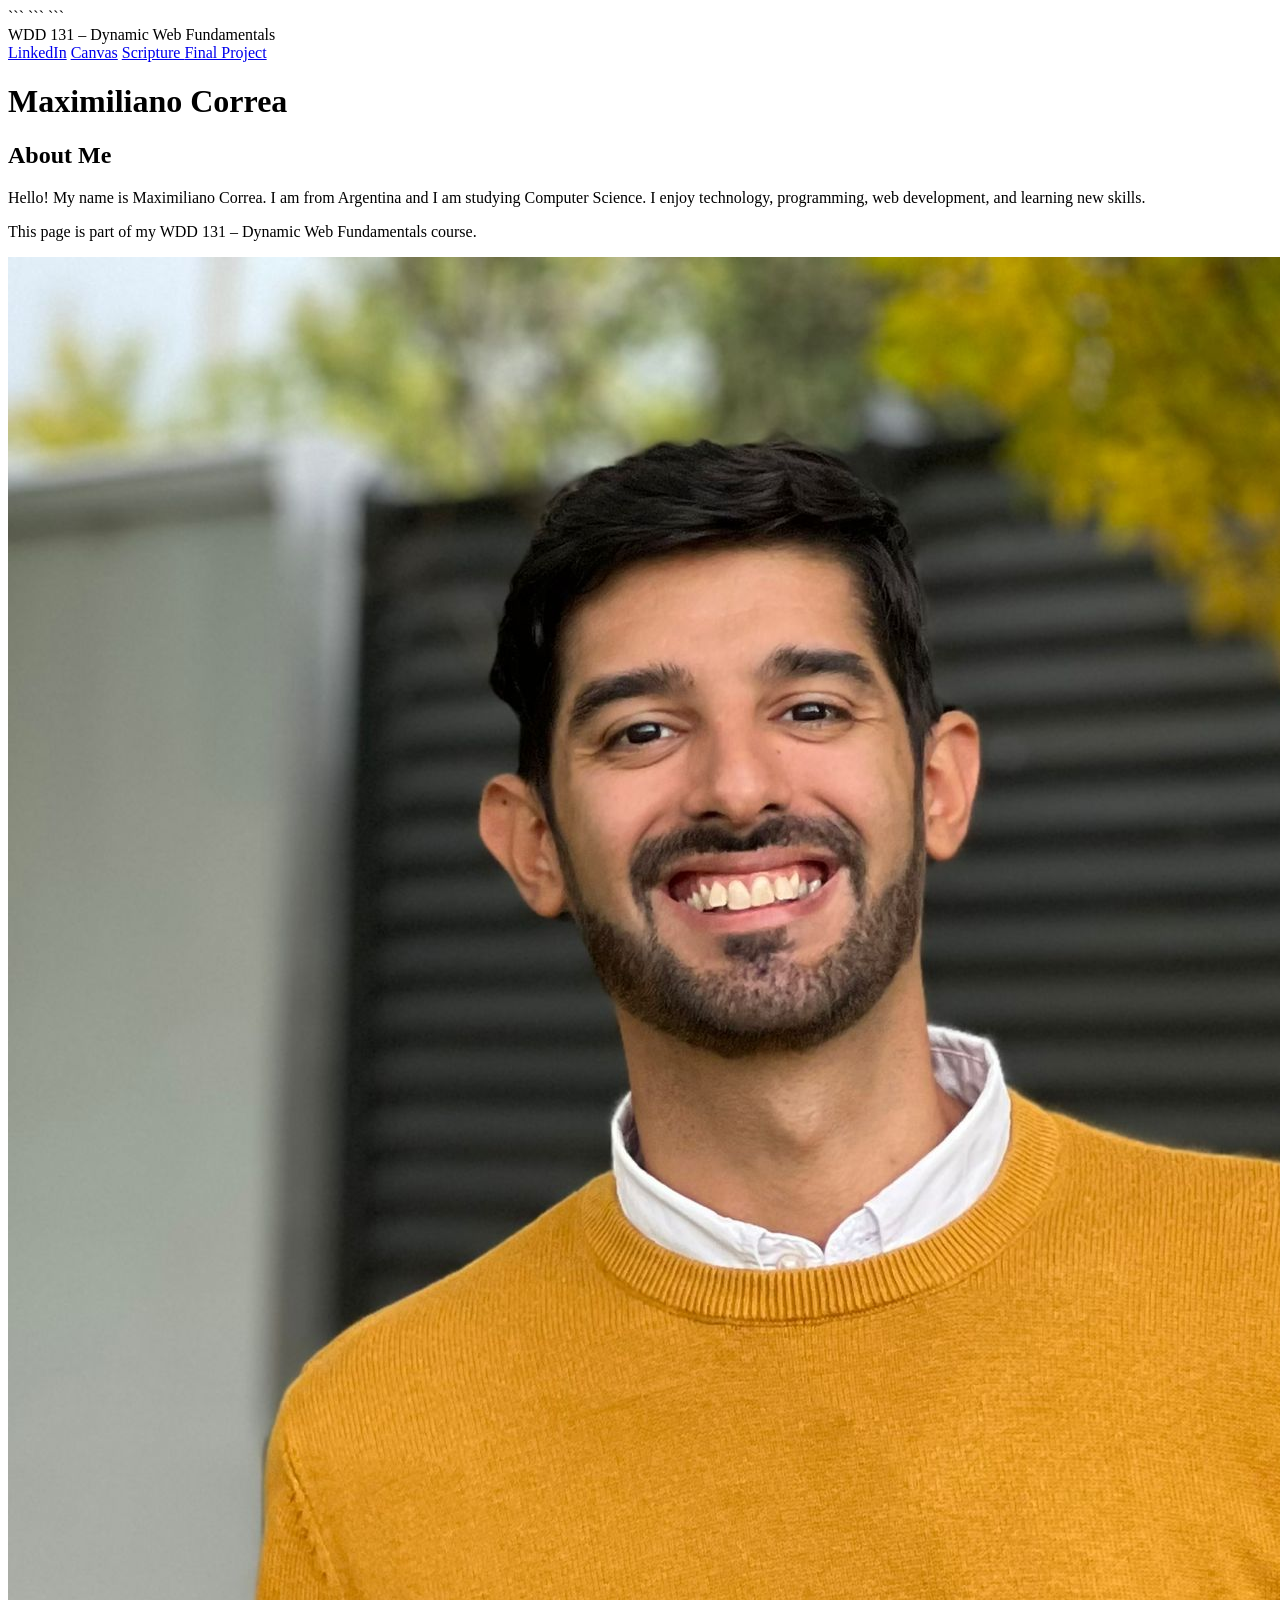
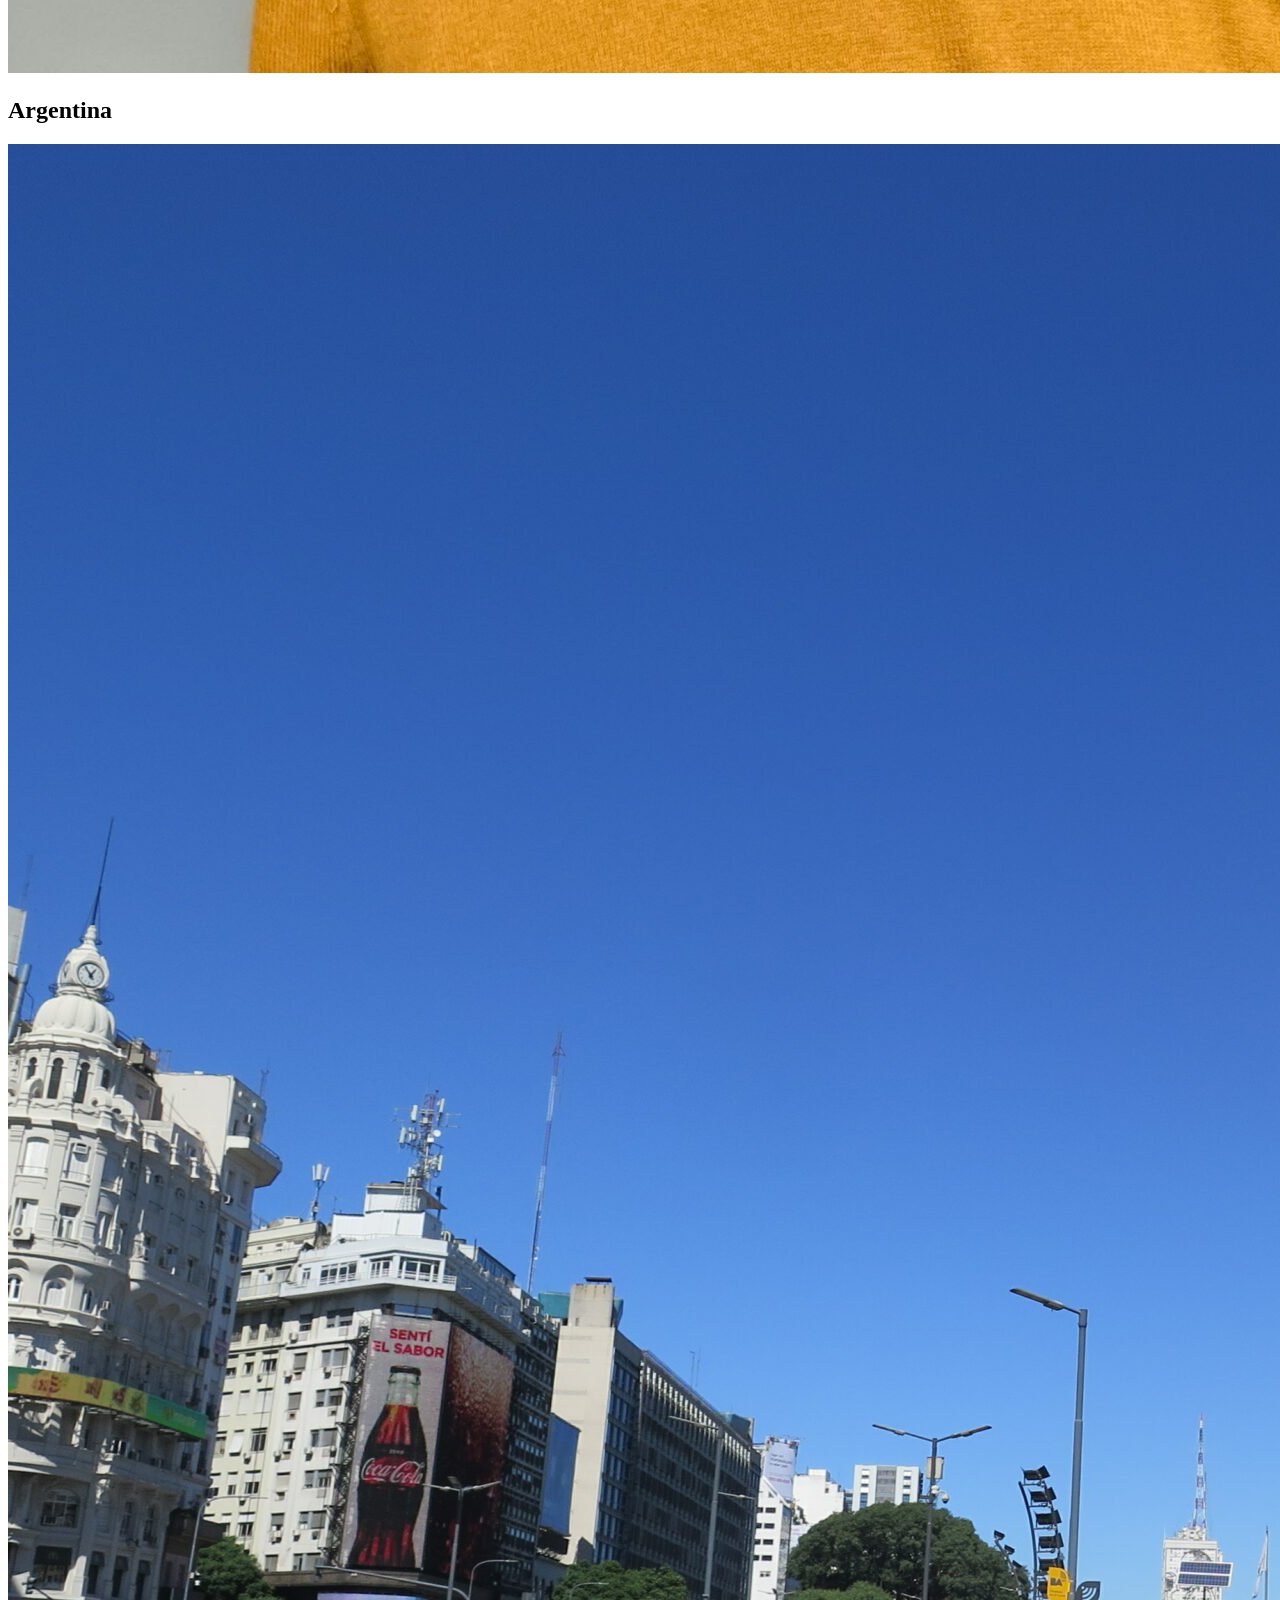
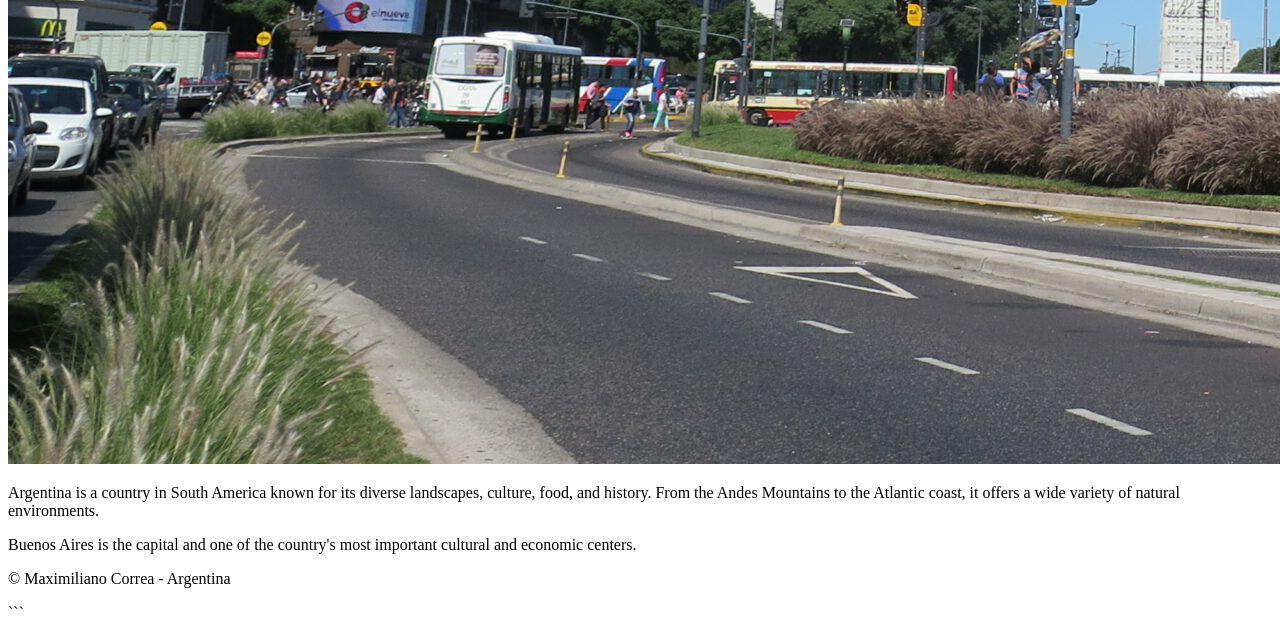
==== index.html @ edebb39a "week 1 assignment" ====
<!DOCTYPE html>

<html lang="en">
<head>
    <meta charset="UTF-8">
    <meta name="viewport" content="width=device-width, initial-scale=1.0">

```
<title>WDD 131 – Dynamic Web Fundamentals – Maximiliano Correa</title>

<meta
    name="description"
    content="WDD 131 – Dynamic Web Fundamentals. Maximiliano Correa's personal homepage featuring web development, programming, technology, and personal interests."
>

<meta name="author" content="Maximiliano Correa">

<link rel="preconnect" href="https://fonts.googleapis.com">
<link rel="preconnect" href="https://fonts.gstatic.com" crossorigin>
<link
    href="https://fonts.googleapis.com/css2?family=Montserrat:wght@400;600;700&family=Roboto:wght@400;500&display=swap"
    rel="stylesheet"
>

<link rel="stylesheet" href="styles/base.css">

<script src="scripts/getdates.js" defer></script>
```

</head>

<body>

```
<header>
    <span id="course-title">WDD 131 – Dynamic Web Fundamentals</span>

    <nav>
        <a href="https://www.linkedin.com/" target="_blank" rel="noopener noreferrer">LinkedIn</a>
        <a href="https://byupw.instructure.com/" target="_blank" rel="noopener noreferrer">Canvas</a>
        <a
            href="https://www.churchofjesuschrist.org/study/scriptures"
            target="_blank"
            rel="noopener noreferrer"
        >
            Scripture
        </a>
        <a href="#">Final Project</a>
    </nav>
</header>

<main>
    <h1>Maximiliano Correa</h1>

    <div class="card-grid">

        <section class="card">
            <h2>About Me</h2>

            <div class="card-content">
                <div>
                    <p>
                        Hello! My name is Maximiliano Correa. I am from Argentina
                        and I am studying Computer Science. I enjoy technology,
                        programming, web development, and learning new skills.
                    </p>

                    <p>
                        This page is part of my WDD 131 – Dynamic Web Fundamentals
                        course.
                    </p>
                </div>

                <img src="images/profile.jpg" alt="Photo of Maximiliano Correa">
            </div>
        </section>

        <section class="card">
            <h2>Argentina</h2>

            <div class="card-content">
                <img
                    src="images/argentina.jpg"
                    alt="Landscape representing Argentina"
                >

                <div>
                    <p>
                        Argentina is a country in South America known for its
                        diverse landscapes, culture, food, and history. From
                        the Andes Mountains to the Atlantic coast, it offers
                        a wide variety of natural environments.
                    </p>

                    <p>
                        Buenos Aires is the capital and one of the country's
                        most important cultural and economic centers.
                    </p>
                </div>
            </div>
        </section>

    </div>
</main>

<footer>
    <p>
        &copy; <span id="currentyear"></span>
        Maximiliano Correa - Argentina
    </p>

    <p id="lastModified"></p>
</footer>
```

</body>
</html>
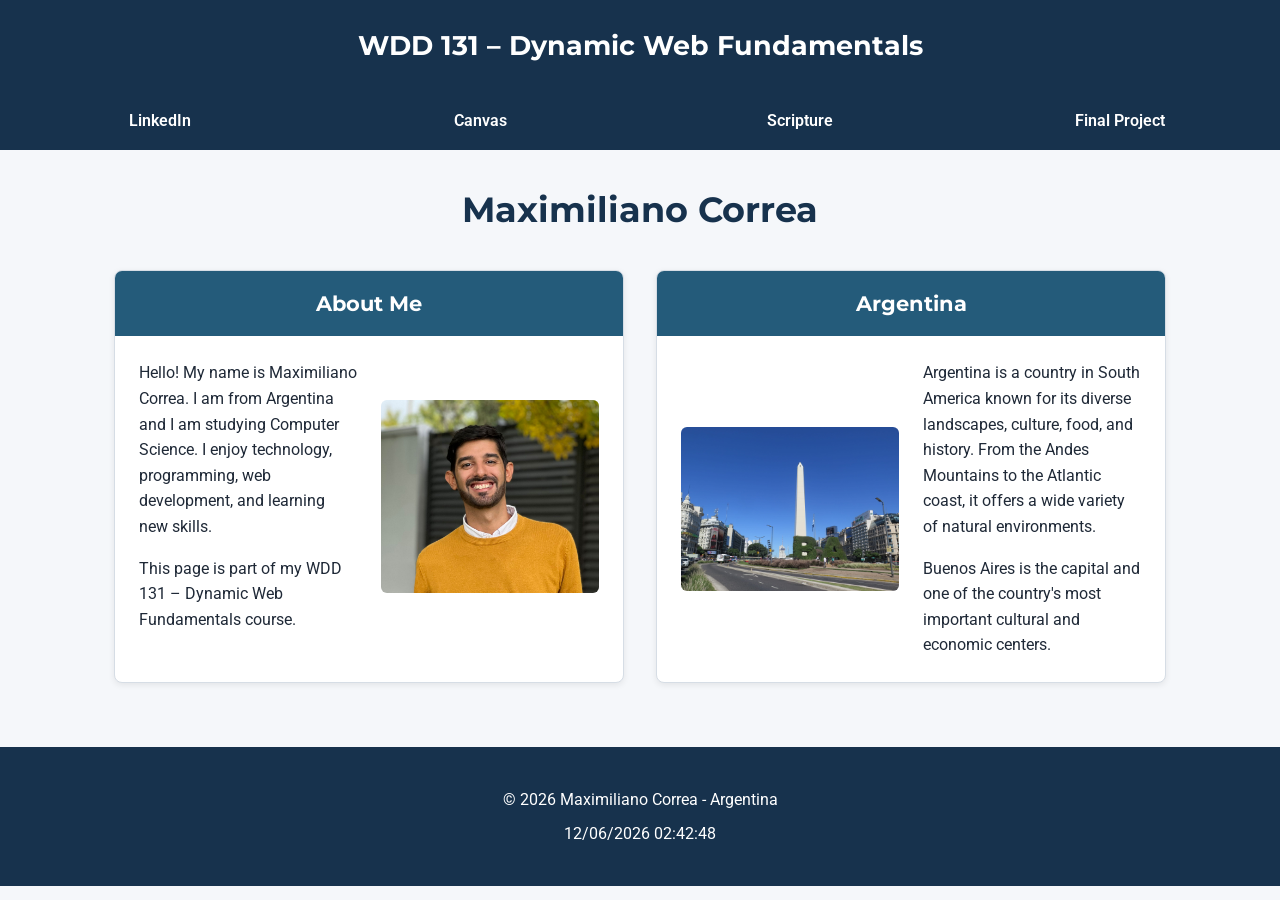
==== commit 6e09ce9f: "adding week 3 assignment" ====
--- a/index.html
+++ b/index.html
@@ -1,58 +1,52 @@
 <!DOCTYPE html>
-
 <html lang="en">
 <head>
     <meta charset="UTF-8">
     <meta name="viewport" content="width=device-width, initial-scale=1.0">
 
-```
-<title>WDD 131 – Dynamic Web Fundamentals – Maximiliano Correa</title>
+    <title>WDD 131 – Dynamic Web Fundamentals – Maximiliano Correa</title>
 
-<meta
-    name="description"
-    content="WDD 131 – Dynamic Web Fundamentals. Maximiliano Correa's personal homepage featuring web development, programming, technology, and personal interests."
->
+    <meta
+        name="description"
+        content="WDD 131 – Dynamic Web Fundamentals. Maximiliano Correa's personal homepage featuring web development, programming, technology, and personal interests."
+    >
 
-<meta name="author" content="Maximiliano Correa">
+    <meta name="author" content="Maximiliano Correa">
 
-<link rel="preconnect" href="https://fonts.googleapis.com">
-<link rel="preconnect" href="https://fonts.gstatic.com" crossorigin>
-<link
-    href="https://fonts.googleapis.com/css2?family=Montserrat:wght@400;600;700&family=Roboto:wght@400;500&display=swap"
-    rel="stylesheet"
->
+    <link rel="preconnect" href="https://fonts.googleapis.com">
+    <link rel="preconnect" href="https://fonts.gstatic.com" crossorigin>
 
-<link rel="stylesheet" href="styles/base.css">
+    <link
+        href="https://fonts.googleapis.com/css2?family=Montserrat:wght@400;600;700&family=Roboto:wght@400;500&display=swap"
+        rel="stylesheet"
+    >
 
-<script src="scripts/getdates.js" defer></script>
-```
+    <link rel="stylesheet" href="styles/base.css">
 
+    <script src="scripts/getdates.js" defer></script>
 </head>
 
 <body>
 
-```
-<header>
-    <span id="course-title">WDD 131 – Dynamic Web Fundamentals</span>
+    <header>
+        <span id="course-title">WDD 131 – Dynamic Web Fundamentals</span>
 
-    <nav>
-        <a href="https://www.linkedin.com/" target="_blank" rel="noopener noreferrer">LinkedIn</a>
-        <a href="https://byupw.instructure.com/" target="_blank" rel="noopener noreferrer">Canvas</a>
-        <a
-            href="https://www.churchofjesuschrist.org/study/scriptures"
-            target="_blank"
-            rel="noopener noreferrer"
-        >
-            Scripture
-        </a>
-        <a href="#">Final Project</a>
-    </nav>
-</header>
+        <nav>
+            <a href="https://www.linkedin.com/" target="_blank" rel="noopener noreferrer">LinkedIn</a>
+            <a href="https://byupw.instructure.com/" target="_blank" rel="noopener noreferrer">Canvas</a>
+            <a
+                href="https://www.churchofjesuschrist.org/study/scriptures"
+                target="_blank"
+                rel="noopener noreferrer"
+            >
+                Scripture
+            </a>
+            <a href="#">Final Project</a>
+        </nav>
+    </header>
 
-<main>
-    <h1>Maximiliano Correa</h1>
-
-    <div class="card-grid">
+    <main>
+        <h1>Maximiliano Correa</h1>
 
         <section class="card">
             <h2>About Me</h2>
@@ -71,7 +65,10 @@
                     </p>
                 </div>
 
-                <img src="images/profile.jpg" alt="Photo of Maximiliano Correa">
+                <img
+                    src="images/profile.jpg"
+                    alt="Photo of Maximiliano Correa"
+                >
             </div>
         </section>
 
@@ -99,19 +96,16 @@
                 </div>
             </div>
         </section>
+    </main>
 
-    </div>
-</main>
+    <footer>
+        <p>
+            &copy; <span id="currentyear"></span>
+            Maximiliano Correa - Argentina
+        </p>
 
-<footer>
-    <p>
-        &copy; <span id="currentyear"></span>
-        Maximiliano Correa - Argentina
-    </p>
-
-    <p id="lastModified"></p>
-</footer>
-```
+        <p id="lastModified"></p>
+    </footer>
 
 </body>
-</html>
+</html>
--- a/styles/base.css
+++ b/styles/base.css
@@ -0,0 +1,202 @@
+/* ------------------------------
+   General Styles
+------------------------------ */
+
+* {
+    box-sizing: border-box;
+}
+
+body {
+    margin: 0;
+    font-family: "Roboto", sans-serif;
+    line-height: 1.6;
+    color: #1f2937;
+    background-color: #f5f7fa;
+}
+
+img {
+    max-width: 100%;
+    height: auto;
+    display: block;
+}
+
+
+/* ------------------------------
+   Header
+------------------------------ */
+
+header {
+    background-color: #17324d;
+    color: #ffffff;
+}
+
+#course-title {
+    display: block;
+    padding: 1.5rem 1rem;
+    text-align: center;
+    font-family: "Montserrat", sans-serif;
+    font-size: 1.7rem;
+    font-weight: 700;
+}
+
+
+/* ------------------------------
+   Navigation
+------------------------------ */
+
+nav {
+    display: flex;
+    justify-content: center;
+    align-items: stretch;
+    flex-wrap: wrap;
+}
+
+nav a {
+    flex: 1 1 0;
+    display: block;
+    min-width: 120px;
+    padding: 0.9rem 1rem;
+
+    color: #ffffff;
+    text-align: center;
+    text-decoration: none;
+    font-weight: 600;
+
+    border: 2px solid transparent;
+
+    transition: background-color 0.3s ease, color 0.3s ease;
+}
+
+nav a:hover,
+nav a:focus {
+    background-color: #f4b942;
+    color: #17324d;
+}
+
+
+/* ------------------------------
+   Main
+------------------------------ */
+
+main {
+    max-width: 1100px;
+    margin: 0 auto;
+    padding: 2rem 1.5rem;
+
+    display: grid;
+    grid-template-columns: 1fr 1fr;
+    gap: 2rem;
+}
+
+main h1 {
+    grid-column: 1 / -1;
+
+    margin: 0;
+    color: #17324d;
+    font-family: "Montserrat", sans-serif;
+    font-size: 2.2rem;
+    text-align: center;
+}
+
+
+/* ------------------------------
+   Cards
+------------------------------ */
+
+.card {
+    background-color: #ffffff;
+    border: 1px solid #d6dde5;
+    border-radius: 8px;
+    overflow: hidden;
+
+    box-shadow: 0 2px 6px rgba(0, 0, 0, 0.08);
+}
+
+.card h2 {
+    margin: 0;
+    padding: 1rem;
+
+    background-color: #245b7a;
+    color: #ffffff;
+
+    font-family: "Montserrat", sans-serif;
+    font-size: 1.3rem;
+    text-align: center;
+}
+
+.card-content {
+    display: grid;
+    grid-template-columns: 1fr 1fr;
+    gap: 1.5rem;
+    align-items: center;
+
+    padding: 1.5rem;
+}
+
+.card-content img {
+    width: 100%;
+    max-width: 250px;
+    margin: 0 auto;
+    border-radius: 6px;
+}
+
+.card p {
+    margin: 0 0 1rem;
+}
+
+.card p:last-child {
+    margin-bottom: 0;
+}
+
+
+/* ------------------------------
+   Footer
+------------------------------ */
+
+footer {
+    margin-top: 2rem;
+    padding: 2rem 1rem;
+
+    background-color: #17324d;
+    color: #ffffff;
+
+    text-align: center;
+}
+
+footer p {
+    margin: 0.5rem 0;
+}
+
+
+/* ------------------------------
+   Responsive Design
+------------------------------ */
+
+@media (max-width: 700px) {
+
+    #course-title {
+        font-size: 1.4rem;
+    }
+
+    nav {
+        flex-direction: column;
+    }
+
+    nav a {
+        flex: none;
+        width: 100%;
+    }
+
+    main {
+        grid-template-columns: 1fr;
+        padding: 1.5rem 1rem;
+    }
+
+    main h1 {
+        font-size: 1.8rem;
+    }
+
+    .card-content {
+        grid-template-columns: 1fr;
+    }
+}
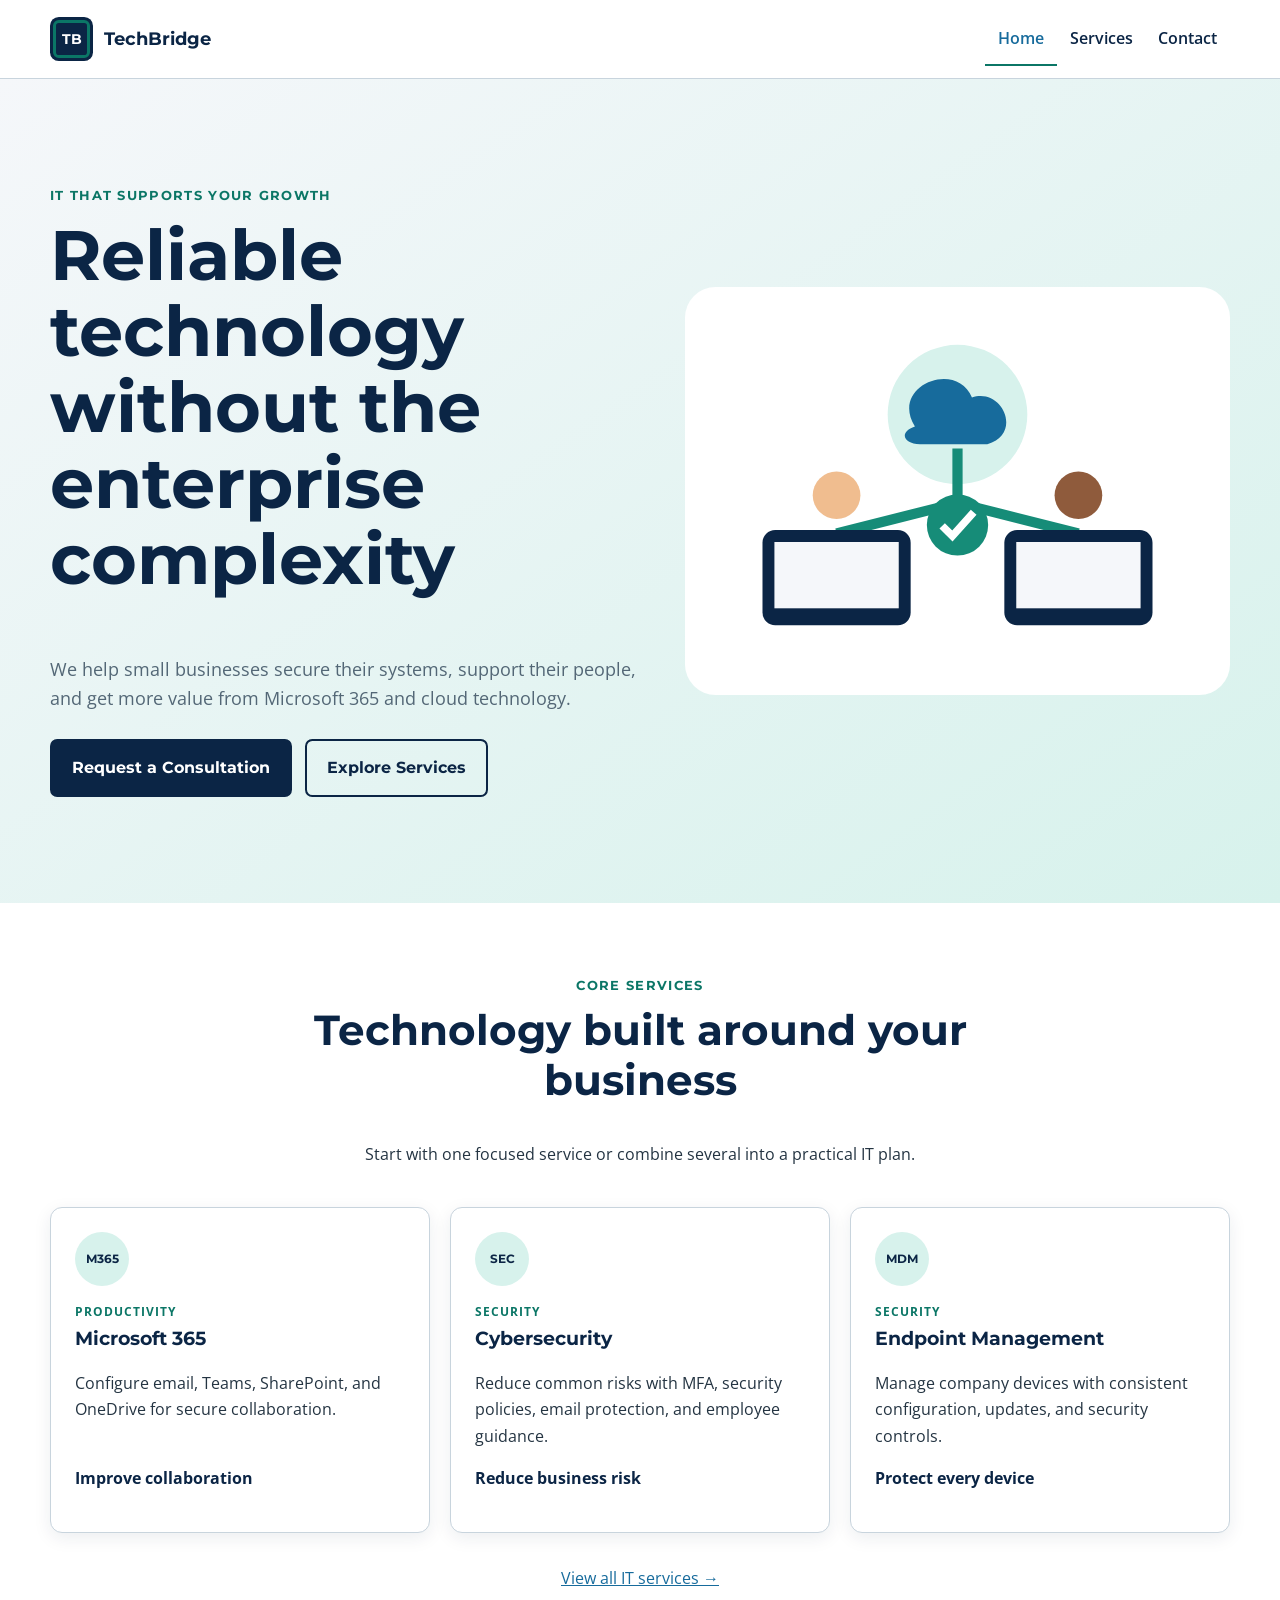
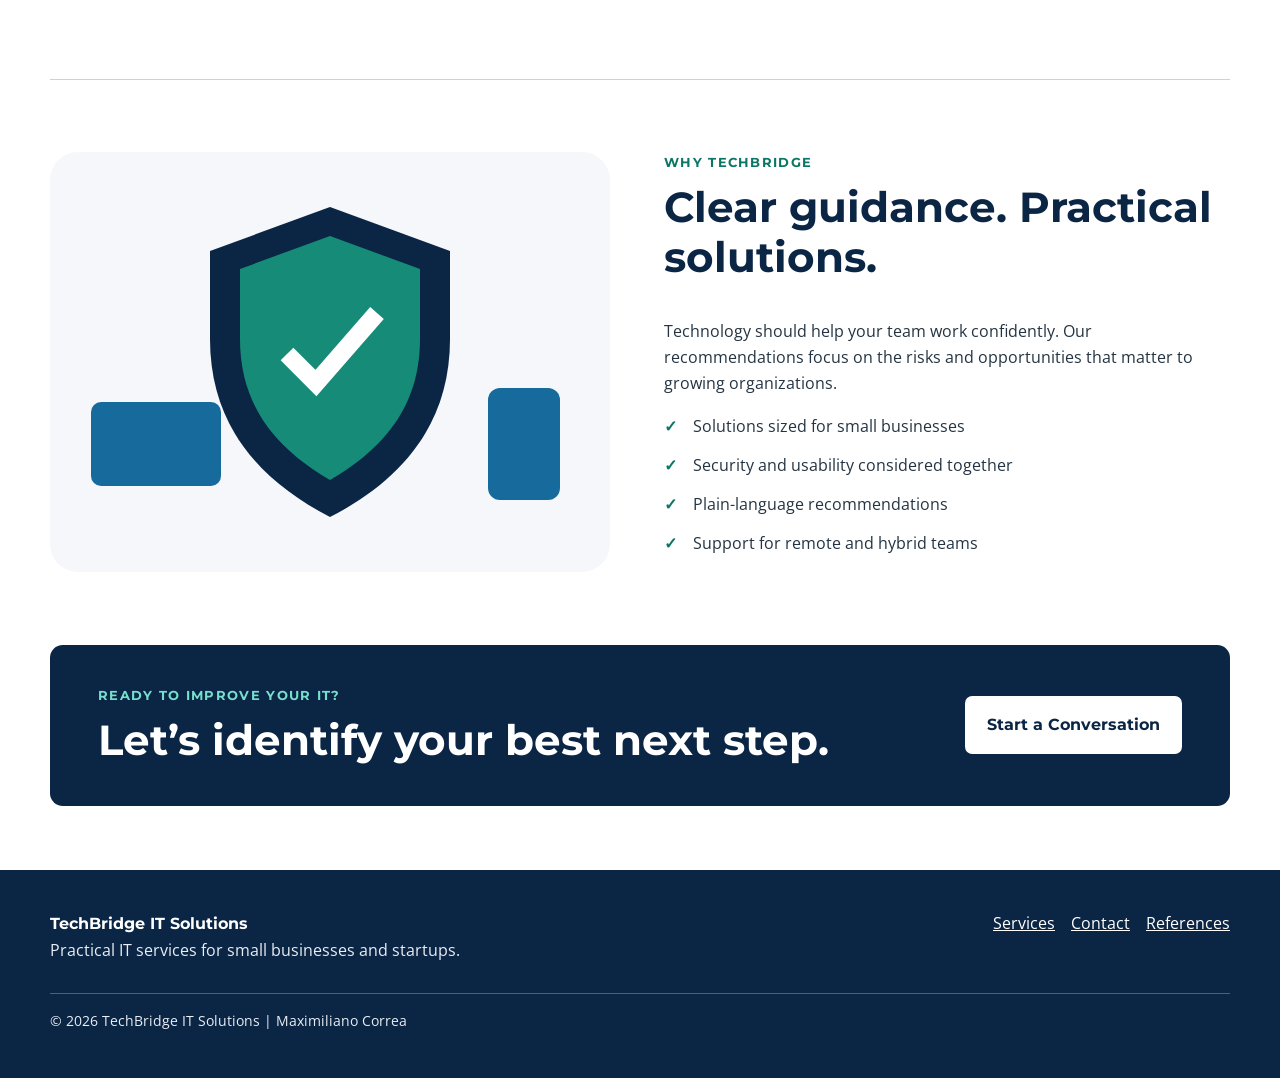
==== commit f2fcfbe4: "Complete TechBridge final website project" ====
--- a/index.html
+++ b/index.html
@@ -1,111 +1,50 @@
 <!DOCTYPE html>
 <html lang="en">
 <head>
-    <meta charset="UTF-8">
-    <meta name="viewport" content="width=device-width, initial-scale=1.0">
-
-    <title>WDD 131 – Dynamic Web Fundamentals – Maximiliano Correa</title>
-
-    <meta
-        name="description"
-        content="WDD 131 – Dynamic Web Fundamentals. Maximiliano Correa's personal homepage featuring web development, programming, technology, and personal interests."
-    >
-
-    <meta name="author" content="Maximiliano Correa">
-
-    <link rel="preconnect" href="https://fonts.googleapis.com">
-    <link rel="preconnect" href="https://fonts.gstatic.com" crossorigin>
-
-    <link
-        href="https://fonts.googleapis.com/css2?family=Montserrat:wght@400;600;700&family=Roboto:wght@400;500&display=swap"
-        rel="stylesheet"
-    >
-
-    <link rel="stylesheet" href="styles/base.css">
-
-    <script src="scripts/getdates.js" defer></script>
+  <meta charset="UTF-8">
+  <meta name="viewport" content="width=device-width, initial-scale=1.0">
+  <meta name="description" content="TechBridge provides practical Microsoft 365, cybersecurity, cloud, device management, and IT support services for small businesses.">
+  <meta name="author" content="Maximiliano Correa">
+  <title>TechBridge IT Solutions | IT for Small Businesses</title>
+  <link rel="preconnect" href="https://fonts.googleapis.com">
+  <link rel="preconnect" href="https://fonts.gstatic.com" crossorigin>
+  <link href="https://fonts.googleapis.com/css2?family=Montserrat:wght@600;700&family=Open+Sans:wght@400;600&display=swap" rel="stylesheet">
+  <link rel="stylesheet" href="styles/techbridge.css">
+  <script src="scripts/techbridge.js" defer></script>
 </head>
-
 <body>
-
-    <header>
-        <span id="course-title">WDD 131 – Dynamic Web Fundamentals</span>
-
-        <nav>
-            <a href="https://www.linkedin.com/" target="_blank" rel="noopener noreferrer">LinkedIn</a>
-            <a href="https://byupw.instructure.com/" target="_blank" rel="noopener noreferrer">Canvas</a>
-            <a
-                href="https://www.churchofjesuschrist.org/study/scriptures"
-                target="_blank"
-                rel="noopener noreferrer"
-            >
-                Scripture
-            </a>
-            <a href="#">Final Project</a>
-        </nav>
-    </header>
-
-    <main>
-        <h1>Maximiliano Correa</h1>
-
-        <section class="card">
-            <h2>About Me</h2>
-
-            <div class="card-content">
-                <div>
-                    <p>
-                        Hello! My name is Maximiliano Correa. I am from Argentina
-                        and I am studying Computer Science. I enjoy technology,
-                        programming, web development, and learning new skills.
-                    </p>
-
-                    <p>
-                        This page is part of my WDD 131 – Dynamic Web Fundamentals
-                        course.
-                    </p>
-                </div>
-
-                <img
-                    src="images/profile.jpg"
-                    alt="Photo of Maximiliano Correa"
-                >
-            </div>
-        </section>
-
-        <section class="card">
-            <h2>Argentina</h2>
-
-            <div class="card-content">
-                <img
-                    src="images/argentina.jpg"
-                    alt="Landscape representing Argentina"
-                >
-
-                <div>
-                    <p>
-                        Argentina is a country in South America known for its
-                        diverse landscapes, culture, food, and history. From
-                        the Andes Mountains to the Atlantic coast, it offers
-                        a wide variety of natural environments.
-                    </p>
-
-                    <p>
-                        Buenos Aires is the capital and one of the country's
-                        most important cultural and economic centers.
-                    </p>
-                </div>
-            </div>
-        </section>
-    </main>
-
-    <footer>
-        <p>
-            &copy; <span id="currentyear"></span>
-            Maximiliano Correa - Argentina
-        </p>
-
-        <p id="lastModified"></p>
-    </footer>
-
+  <header class="site-header">
+    <a class="logo" href="index.html" aria-label="TechBridge home"><span aria-hidden="true">TB</span>TechBridge</a>
+    <button id="menu-button" type="button" aria-label="Open navigation menu" aria-expanded="false" aria-controls="primary-nav">☰</button>
+    <nav id="primary-nav" aria-label="Primary navigation">
+      <a class="active" href="index.html" aria-current="page">Home</a>
+      <a href="services.html">Services</a>
+      <a href="contact.html">Contact</a>
+    </nav>
+  </header>
+  <main>
+    <section class="hero">
+      <div>
+        <p class="eyebrow">IT that supports your growth</p>
+        <h1>Reliable technology without the enterprise complexity</h1>
+        <p>We help small businesses secure their systems, support their people, and get more value from Microsoft 365 and cloud technology.</p>
+        <div class="actions"><a class="button primary" href="contact.html">Request a Consultation</a><a class="button secondary" href="services.html">Explore Services</a></div>
+      </div>
+      <img src="images/connected-business.svg" alt="A connected small business team using secure cloud technology" width="640" height="480">
+    </section>
+    <section class="section">
+      <div class="section-heading"><p class="eyebrow">Core services</p><h2>Technology built around your business</h2><p>Start with one focused service or combine several into a practical IT plan.</p></div>
+      <div id="featured-services" class="card-grid" aria-live="polite"></div>
+      <p class="center"><a href="services.html">View all IT services →</a></p>
+    </section>
+    <section class="section split">
+      <img src="images/security-shield.svg" alt="Shield protecting connected business devices" width="560" height="420" loading="lazy">
+      <div><p class="eyebrow">Why TechBridge</p><h2>Clear guidance. Practical solutions.</h2><p>Technology should help your team work confidently. Our recommendations focus on the risks and opportunities that matter to growing organizations.</p>
+        <ul class="check-list"><li>Solutions sized for small businesses</li><li>Security and usability considered together</li><li>Plain-language recommendations</li><li>Support for remote and hybrid teams</li></ul>
+      </div>
+    </section>
+    <section class="cta"><div><p class="eyebrow">Ready to improve your IT?</p><h2>Let’s identify your best next step.</h2></div><a class="button light" href="contact.html">Start a Conversation</a></section>
+  </main>
+  <footer><div><strong>TechBridge IT Solutions</strong><p>Practical IT services for small businesses and startups.</p></div><div class="footer-links"><a href="services.html">Services</a><a href="contact.html">Contact</a><a href="references.html">References</a></div><p class="copyright">&copy; <span class="current-year"></span> TechBridge IT Solutions | Maximiliano Correa</p></footer>
 </body>
-</html>+</html>
--- a/styles/techbridge.css
+++ b/styles/techbridge.css
@@ -0,0 +1,86 @@
+:root{--navy:#0b2545;--navy2:#163b65;--blue:#176b9c;--teal:#0b7666;--mint:#d7f2ec;--cloud:#f5f7fa;--white:#fff;--text:#243442;--muted:#536776;--border:#c8d4dd;--shadow:0 12px 30px rgb(11 37 69 / 12%)}
+*{box-sizing:border-box}
+html{scroll-behavior:smooth}
+body{margin:0;background:var(--white);color:var(--text);font-family:"Open Sans",Arial,sans-serif;line-height:1.65}
+img{display:block;max-width:100%;height:auto}
+a{color:var(--blue)}
+a:hover{color:var(--teal)}
+h1,h2,h3,.logo,.button,#menu-button,.filter,legend{font-family:"Montserrat",Arial,sans-serif}
+h1,h2,h3,p{margin-top:0}
+h1{max-width:18ch;color:var(--navy);font-size:clamp(2.2rem,7vw,4.4rem);line-height:1.08}
+h2{color:var(--navy);font-size:clamp(1.7rem,4vw,2.6rem);line-height:1.2}
+h3{color:var(--navy);line-height:1.3}
+.site-header{position:relative;z-index:5;display:flex;min-height:76px;align-items:center;justify-content:space-between;padding:.75rem max(1rem,calc((100% - 1180px)/2));border-bottom:1px solid var(--border);background:var(--white)}
+.logo{display:flex;align-items:center;gap:.65rem;color:var(--navy);font-size:1.1rem;font-weight:700;text-decoration:none}
+.logo span{display:grid;width:2.7rem;height:2.7rem;place-items:center;border-radius:.55rem;background:var(--navy);color:var(--white);font-size:.85rem;outline:3px solid var(--teal);outline-offset:-6px}
+#menu-button{padding:.4rem .7rem;border:0;background:transparent;color:var(--navy);font-size:1.6rem;cursor:pointer}
+#primary-nav{position:absolute;top:76px;right:0;left:0;display:none;padding:.75rem 1rem 1rem;border-bottom:1px solid var(--border);background:var(--white);box-shadow:var(--shadow)}
+#primary-nav.open{display:grid}
+#primary-nav a{padding:.8rem;border-bottom:2px solid transparent;color:var(--navy);font-weight:600;text-decoration:none}
+#primary-nav a:hover,#primary-nav a.active{border-color:var(--teal);color:var(--blue)}
+.hero{display:grid;min-height:calc(100vh - 76px);align-items:center;gap:2rem;padding:4rem max(1rem,calc((100% - 1180px)/2));background:linear-gradient(145deg,var(--cloud),var(--mint))}
+.hero>div>p:not(.eyebrow),.page-hero>p:not(.eyebrow){max-width:65ch;color:var(--muted);font-size:1.1rem}
+.hero img{width:min(100%,640px);justify-self:center}
+.eyebrow{margin-bottom:.6rem;color:var(--teal);font-family:"Montserrat",Arial,sans-serif;font-size:.82rem;font-weight:700;letter-spacing:.1em;text-transform:uppercase}
+.actions{display:flex;flex-wrap:wrap;gap:.8rem;margin-top:1.6rem}
+.button{display:inline-block;padding:.85rem 1.25rem;border:2px solid transparent;border-radius:.45rem;font-weight:700;text-align:center;text-decoration:none;cursor:pointer}
+.primary{background:var(--navy);color:var(--white)}
+.primary:hover{background:var(--navy2);color:var(--white)}
+.secondary{border-color:var(--navy);color:var(--navy)}
+.secondary:hover{background:var(--navy);color:var(--white)}
+.light{background:var(--white);color:var(--navy)}
+.light:hover{background:var(--mint);color:var(--navy)}
+.section,.page-hero,.cta{width:min(1180px,calc(100% - 2rem));margin-inline:auto}
+.section{padding-block:4.5rem}
+.section-heading{max-width:680px;margin:0 auto 2.5rem;text-align:center}
+.card-grid{display:grid;gap:1.25rem}
+.service-card{display:flex;min-height:100%;flex-direction:column;padding:1.5rem;border:1px solid var(--border);border-radius:.75rem;background:var(--white);box-shadow:0 5px 18px rgb(11 37 69 / 8%)}
+.service-icon{display:grid;width:3.4rem;height:3.4rem;margin-bottom:1rem;place-items:center;border-radius:50%;background:var(--mint);color:var(--navy);font-family:"Montserrat",Arial,sans-serif;font-size:.72rem;font-weight:700}
+.category{margin-bottom:.3rem;color:var(--teal);font-size:.75rem;font-weight:700;letter-spacing:.08em;text-transform:uppercase}
+.benefit{margin-top:auto;color:var(--navy);font-weight:700}
+.center{text-align:center;margin-top:2rem}
+.split{display:grid;align-items:center;gap:3rem;border-top:1px solid var(--border)}
+.check-list{padding:0;list-style:none}
+.check-list li{position:relative;margin-bottom:.8rem;padding-left:1.8rem}
+.check-list li::before{position:absolute;left:0;color:var(--teal);content:"✓";font-weight:700}
+.cta{display:grid;align-items:center;gap:1rem;margin-bottom:4rem;padding:2rem;border-radius:.8rem;background:var(--navy);color:var(--white)}
+.cta h2{margin-bottom:0;color:var(--white)}
+.cta .eyebrow{color:#77e0cc}
+.page-hero{padding-block:4rem 2rem}
+.page-hero h1{max-width:20ch;margin-bottom:1rem;font-size:clamp(2.2rem,6vw,3.7rem)}
+.service-section{padding-top:1rem}
+.filters{display:flex;flex-wrap:wrap;gap:.6rem;margin-bottom:1rem}
+.filter,.save-button{padding:.65rem 1rem;border:1px solid var(--navy);border-radius:2rem;background:var(--white);color:var(--navy);font-weight:700;cursor:pointer}
+.filter:hover,.filter.active,.save-button:hover,.save-button.saved{background:var(--navy);color:var(--white)}
+.save-button{width:100%;margin-top:.7rem;border-radius:.4rem}
+#saved-summary{min-height:1.65rem;margin-bottom:1.5rem;color:var(--muted)}
+.contact-layout{display:grid;gap:3rem;padding-top:1rem}
+.steps{padding:0;list-style:none}
+.steps li{display:flex;gap:1rem;margin-bottom:1.25rem}
+.steps li>span{display:grid;width:2.2rem;height:2.2rem;flex:0 0 auto;place-items:center;border-radius:50%;background:var(--teal);color:var(--white);font-weight:700}
+.steps p{margin-bottom:0;color:var(--muted)}
+form{padding:1.5rem;border:1px solid var(--border);border-radius:.75rem;background:var(--cloud);box-shadow:var(--shadow)}
+fieldset{display:grid;gap:.5rem;margin:0 0 1.5rem;padding:0;border:0}
+legend{margin-bottom:.9rem;color:var(--navy);font-size:1.25rem;font-weight:700}
+label{margin-top:.5rem;color:var(--navy);font-weight:700}
+input,select,textarea{width:100%;min-height:46px;padding:.7rem;border:1px solid #748895;border-radius:.35rem;background:var(--white);color:var(--text);font:inherit}
+textarea{resize:vertical}
+input:focus,select:focus,textarea:focus{border-color:var(--blue);outline:3px solid rgb(23 107 156 / 20%)}
+.checkbox{display:flex;align-items:flex-start;gap:.65rem;font-weight:400}
+.checkbox input{width:1.2rem;min-height:1.2rem;margin-top:.25rem}
+.note{color:var(--muted);font-size:.9rem}
+.submit{width:100%;font-size:1rem}
+.confirmation-main{display:grid;min-height:70vh;padding:4rem 1rem;place-items:center;background:var(--cloud)}
+.confirmation-card{width:min(650px,100%);padding:2.5rem;border-radius:.8rem;background:var(--white);box-shadow:var(--shadow);text-align:center}
+.confirmation-card h1{max-width:none;font-size:clamp(2rem,6vw,3.2rem)}
+.confirmation-icon{display:grid;width:4rem;height:4rem;margin:0 auto 1.5rem;place-items:center;border-radius:50%;background:var(--teal);color:var(--white);font-size:2rem}
+.references{max-width:850px}
+footer{display:grid;gap:1.5rem;padding:2.5rem max(1rem,calc((100% - 1180px)/2));background:var(--navy);color:#e8eef3}
+footer p{margin-bottom:.35rem}
+footer strong{color:var(--white);font-family:"Montserrat",Arial,sans-serif}
+.footer-links{display:flex;flex-wrap:wrap;gap:1rem}
+.footer-links a{color:var(--white)}
+.copyright{padding-top:1rem;border-top:1px solid #48617b;font-size:.85rem}
+@media (min-width:650px){.card-grid{grid-template-columns:repeat(2,1fr)}.cta{grid-template-columns:1fr auto;padding:2.5rem 3rem}footer{grid-template-columns:1fr auto}.copyright{grid-column:1/-1}}
+@media (min-width:850px){#menu-button{display:none}#primary-nav{position:static;display:flex;padding:0;border:0;box-shadow:none}.hero{grid-template-columns:1.05fr .95fr}.card-grid{grid-template-columns:repeat(3,1fr)}.split,.contact-layout{grid-template-columns:repeat(2,1fr)}}
+@media (prefers-reduced-motion:reduce){html{scroll-behavior:auto}}
